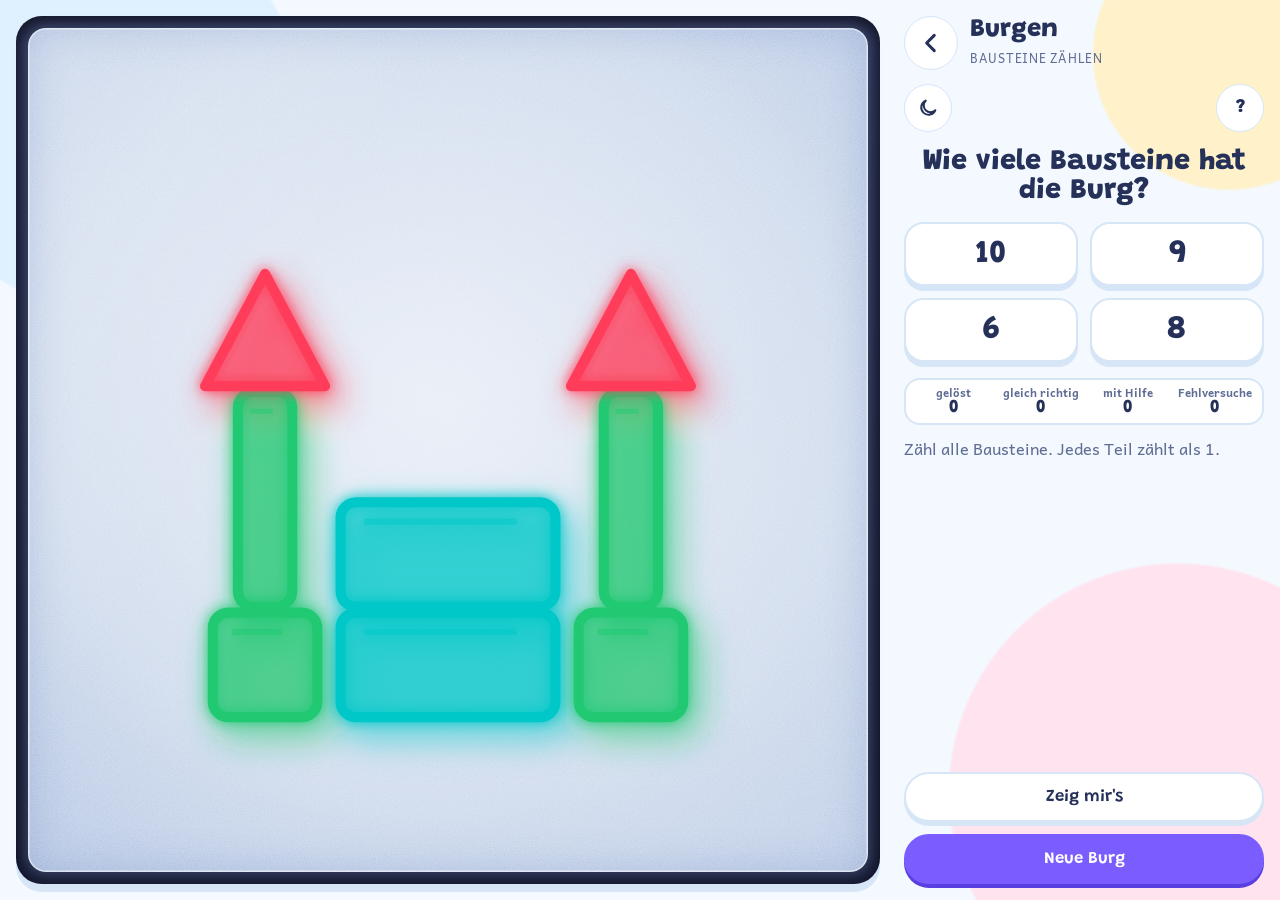
==== burgen/index.html @ 45705f26 "Burgen als eigene Kachel (Probe): Burg zählen, Statistik statt Belohnung - burgen/: Burg aus dem Pro" ====
<!doctype html>
<html lang="de">
<head>
<meta charset="utf-8">
<meta name="viewport" content="width=device-width, initial-scale=1, viewport-fit=cover">
<meta http-equiv="Content-Security-Policy" content="default-src 'none'; script-src 'self'; style-src 'self'; img-src 'self'; font-src 'self'; connect-src 'self'; manifest-src 'self'; worker-src 'self'; base-uri 'none'; form-action 'none'">
<meta name="referrer" content="no-referrer">
<meta name="robots" content="noindex">
<meta name="theme-color" content="#f3f9ff">
<meta name="mobile-web-app-capable" content="yes">
<meta name="apple-mobile-web-app-capable" content="yes">
<meta name="apple-mobile-web-app-status-bar-style" content="default">
<meta name="apple-mobile-web-app-title" content="Lernspiele">
<link rel="manifest" href="../manifest.webmanifest">
<link rel="icon" href="../gemeinsam/icons/icon.svg" type="image/svg+xml">
<link rel="apple-touch-icon" href="../gemeinsam/icons/apple-touch-icon.png">
<title>Burgen</title>
<link rel="stylesheet" href="../gemeinsam/theme.css">
<link rel="stylesheet" href="../leuchttisch/leuchttisch.css">
<link rel="stylesheet" href="burgen.css">
<script src="../gemeinsam/thema.js"></script>
<script type="module" src="../gemeinsam/app.js"></script>
<script type="module" src="burgen.js"></script>
</head>
<body>
<div class="app leiste-rechts" id="app">
  <header>
    <div class="kopf-links">
      <a class="info-btn zurueck" href="../" aria-label="Zurück zur Startseite"><svg viewBox="0 0 24 24" aria-hidden="true"><path d="M15 5l-7 7 7 7"/></svg></a>
      <a class="brand" href="../" aria-label="Zur Startseite">
        <h1>Burgen</h1>
        <small>Bausteine zählen</small>
      </a>
    </div>
    <div class="meta">
      <button type="button" class="info-btn" data-thema-knopf aria-label="Nachtmodus einschalten"></button>
      <button type="button" class="info-btn" id="b-info" aria-expanded="false" aria-controls="grown" aria-label="Infos für Erwachsene">?</button>
    </div>
  </header>

  <div class="grown" id="grown" hidden>
    <h2>Für Erwachsene</h2>
    <p>Probe-Version. Eine Burg aus Acryl-Bausteinen liegt auf dem Leuchttisch: Turm, Mitte, Turm. Das Kind zählt alle Bausteine; jedes Teil zählt als 1. Die Türme sind gleich, so kann es geschickt zählen (verdoppeln, dann die Mitte dazu).</p>
    <p>„Zeig mir's“ zählt die Teile einzeln durch und zeigt die Rechnung mit „?“. Das Ergebnis wird nie verraten. Fehler kosten nichts. Es gibt keine Uhr.</p>
    <p>Noch keine Belohnung und keine Lernzeit. Statt dessen steht unten eine kleine Statistik zum Ausprobieren. Sie bleibt auf dem Gerät; „Probe zurücksetzen“ auf der Startseite löscht sie.</p>
  </div>

  <div class="frage" id="frage" aria-live="polite">Wie viele Bausteine hat die Burg?</div>

  <div class="tisch-rahmen">
    <div class="tisch" id="tisch"></div>
  </div>

  <div class="antwort">
    <div class="optionen" id="optionen"></div>
  </div>

  <div class="schatz">
    <dl class="statistik" id="statistik" aria-label="Statistik">
      <div><dt>gelöst</dt><dd id="s-geloest">0</dd></div>
      <div><dt>gleich richtig</dt><dd id="s-gleich">0</dd></div>
      <div><dt>mit Hilfe</dt><dd id="s-hilfe">0</dd></div>
      <div><dt>Fehlversuche</dt><dd id="s-fehler">0</dd></div>
    </dl>
    <div class="hinweis" id="hinweis" aria-live="polite"></div>
  </div>

  <div class="actions">
    <button type="button" class="btn" id="b-hilfe">Zeig mir's</button>
    <button type="button" class="btn primary" id="b-neu">Neue Burg</button>
  </div>
</div>
</body>
</html>
---- gemeinsam/theme.css ----
/* Gemeinsames Aussehen aller Lernspiele: Schriften, Farb-Tokens (hell/dunkel), Grundlayout, Knöpfe.
   Schriften liegen im Repository (SIL Open Font License), damit kein fremder Server angefragt wird. */

@font-face { font-family: "Andika"; font-weight: 400; font-style: normal; font-display: swap; src: url("schriften/andika-latin-400-normal.woff2") format("woff2"); }
@font-face { font-family: "Andika"; font-weight: 700; font-style: normal; font-display: swap; src: url("schriften/andika-latin-700-normal.woff2") format("woff2"); }
@font-face { font-family: "Grandstander"; font-weight: 600; font-style: normal; font-display: swap; src: url("schriften/grandstander-latin-600-normal.woff2") format("woff2"); }
@font-face { font-family: "Grandstander"; font-weight: 800; font-style: normal; font-display: swap; src: url("schriften/grandstander-latin-800-normal.woff2") format("woff2"); }

/* Hell ist Standard. Dunkel nur, wenn es eingeschaltet wurde (data-theme="dark", gesetzt von thema.js). */
:root {
  --paper: #f3f9ff; --sheet: #ffffff; --fg: #26315a; --muted: #5f6c94; --rule: #d6e6f7;
  --ink: #4b3ae0; --road: #7f8db3; --dash: #ffffff; --line: #3a4675;
  --oval: #f0eaff; --f-start: #fff6d1; --f-ten: #e2f6ff; --f-goal: #ffeaf2;
  --arrow: #ffa25e; --heart: #ff6f9b; --good: #19a866; --good-bg: #dcf8ea; --bad: #e5484d; --bad-bg: #ffe6e7;
  --star: #ffbe0b; --btn: #7a5cff; --btn-fg: #ffffff; --btn-edge: #5a3fe0; --chip: #ffffff;
  --blob1: #dff1ff; --blob2: #fff1c9; --blob3: #ffe3ef;
  --grass: #d9f5d0; --grass-2: #bfeab2; --sky: #e7f4ff; --leaf: #4cc26a; --leaf-off: #cfe3cf; --body-snail: #f7dcae; --cheek: #ff9bb5;
  --display: "Grandstander", "Comic Sans MS", "Chalkboard SE", system-ui, sans-serif;
  --body: "Andika", "Segoe UI", system-ui, sans-serif;
  color-scheme: light;
}
:root[data-theme="dark"] {
  --paper: #121833; --sheet: #1c2348; --fg: #f1f3ff; --muted: #aab3dc; --rule: #343e6e;
  --ink: #8fd3ff; --road: #46527f; --dash: #ffd23f; --line: #c8cff2;
  --oval: #352e6b; --f-start: #3d3519; --f-ten: #173b54; --f-goal: #4a2036;
  --arrow: #ff9d5c; --heart: #ff77a3; --good: #45d98d; --good-bg: #173a2b; --bad: #ff7b7f; --bad-bg: #452025;
  --star: #ffd23f; --btn: #9a83ff; --btn-fg: #14193a; --btn-edge: #6a52d6; --chip: #1c2348;
  --blob1: #1a2550; --blob2: #2a2540; --blob3: #2b1d3d;
  --grass: #1f3b33; --grass-2: #26493d; --sky: #1a2550; --leaf: #5fd67e; --leaf-off: #2d4a3c; --body-snail: #f0d3a0; --cheek: #ff8fab;
  color-scheme: dark;
}

html, body { height: 100%; margin: 0; }
body {
  background:
    radial-gradient(circle at 8% 12%, var(--blob1) 0 14%, transparent 14.2%),
    radial-gradient(circle at 92% 88%, var(--blob3) 0 16%, transparent 16.2%),
    radial-gradient(circle at 96% 6%, var(--blob2) 0 9%, transparent 9.2%),
    var(--paper);
  color: var(--fg); font-family: var(--body); font-size: 16px;
  -webkit-user-select: none; user-select: none; -webkit-tap-highlight-color: transparent;
  -webkit-touch-callout: none; touch-action: manipulation; overscroll-behavior: none;
}
[hidden] { display: none !important; }

/* Runde Symbol-Knöpfe (Tag/Nacht, Spiegeln, ?) */
.info-btn {
  width: 48px; height: 48px; border-radius: 50%; border: 1.5px solid var(--rule); background: var(--sheet);
  color: var(--fg); font: 800 1.1rem var(--display); cursor: pointer; padding: 0;
  display: inline-grid; place-items: center; text-decoration: none;
}
.info-btn svg { width: 22px; height: 22px; display: block; fill: none; stroke: currentColor; stroke-width: 2.2; stroke-linecap: round; stroke-linejoin: round; }
.info-btn .sun { stroke: var(--star); }
.info-btn[aria-pressed="true"] { background: var(--btn); color: var(--btn-fg); border-color: var(--btn); }

/* Umschalter mit mehreren Möglichkeiten (z. B. Plus / Minus / Gemischt) */
.seg { display: inline-flex; border: 1.5px solid var(--rule); border-radius: 999px; padding: 3px; background: var(--sheet); }
.seg button {
  font: 700 .95rem var(--body); color: var(--muted); background: none; border: 0; border-radius: 999px;
  padding: 8px 14px; min-height: 44px; cursor: pointer;
}
.seg button[aria-pressed="true"] { background: var(--btn); color: var(--btn-fg); }

/* Große Knöpfe */
.btn {
  font: 600 1.05rem var(--display); border-radius: 999px; padding: 12px 22px; min-height: 50px; cursor: pointer;
  border: 2px solid var(--rule); background: var(--sheet); color: var(--fg); box-shadow: 0 4px 0 var(--rule);
}
.btn:active { translate: 0 3px; box-shadow: 0 1px 0 var(--rule); }
.btn.primary { background: var(--btn); color: var(--btn-fg); border-color: var(--btn); min-width: 140px; box-shadow: 0 4px 0 var(--btn-edge); }
.btn.primary:active { box-shadow: 0 1px 0 var(--btn-edge); }
.btn:focus-visible, .seg button:focus-visible, .info-btn:focus-visible, a:focus-visible { outline: 3px solid var(--ink); outline-offset: 2px; }

/* Hinweis-Kasten für Erwachsene */
.grown {
  color: var(--fg); font-size: .95rem; background: var(--sheet);
  border: 1.5px solid var(--rule); border-radius: 14px; padding: 4px 18px; box-shadow: 0 10px 30px rgb(0 0 0 / .18);
}
.grown h2 { font: 800 1.1rem var(--display); margin: 12px 0 0; }
.grown p { margin: .5em 0; line-height: 1.5; color: var(--muted); }

/* Probe-Modus: farbiger Rahmen und kleines Schild, damit niemand aus Versehen im Probe-Garten spielt */
html.probe body::after { content: ""; position: fixed; inset: 0; border: 5px solid #f59e0b; pointer-events: none; z-index: 1000; }
.probe-schild {
  position: fixed; top: 0; left: 50%; translate: -50% 0; z-index: 1001; pointer-events: none;
  background: #f59e0b; color: #1d2747; font: 800 .85rem var(--display); padding: 2px 12px 4px; border-radius: 0 0 10px 10px;
}

@media (prefers-reduced-motion: reduce) {
  * { animation: none !important; transition: none !important; }
}
---- leuchttisch/leuchttisch.css ----
/* Leuchttisch: Kopfzeile, Frage, Leuchttisch mit Edelsteinen, Antworten, Amulett, Hinweis, Knöpfe.
   Hochformat: alles untereinander. Breite Bildschirme im Querformat: Tisch rechts, alles andere links.
   Der Tisch selbst hat in Tag und Nacht dieselben gedämpften Farben (aus prototypen/leuchttisch.html). */

.app {
  max-width: 1280px; margin: 0 auto; height: 100%; overflow: hidden; position: relative; box-sizing: border-box;
  display: grid; gap: 10px;
  grid-template-columns: minmax(0, 1fr);
  grid-template-rows: auto auto minmax(0, 1fr) auto auto auto;
  grid-template-areas: "kopf" "frage" "tisch" "antwort" "schatz" "knoepfe";
  padding-block: 10px;
  padding-left: max(16px, env(safe-area-inset-left, 0px));
  padding-right: max(16px, env(safe-area-inset-right, 0px));
}
header { grid-area: kopf; position: relative; z-index: 6; display: flex; align-items: center; gap: 12px 16px; flex-wrap: wrap; }
.kopf-links { display: flex; align-items: center; gap: 12px; margin-right: auto; }
.zurueck { flex: 0 0 auto; width: 52px; height: 52px; }
.zurueck svg { width: 26px; height: 26px; stroke-width: 2.8; }
.brand { display: flex; flex-direction: column; color: inherit; text-decoration: none; border-radius: 8px; }
.brand h1 { font: 800 1.6rem/1 var(--display); margin: 0; }
.brand small { color: var(--muted); font-size: .78rem; letter-spacing: .06em; text-transform: uppercase; margin-top: 4px; }
.meta { display: flex; align-items: center; gap: 10px; }

/* Uhr der 5-Minuten-Runde (wie beim Zehnerweg, gemeinsam/parade.css) */
.uhr { display: flex; align-items: center; gap: 8px; font: 800 1.15rem var(--display); font-variant-numeric: tabular-nums; }
.uhr .sand { width: 60px; height: 12px; border-radius: 999px; background: var(--rule); overflow: hidden; }
.uhr .sand i { display: block; height: 100%; width: 100%; background: var(--star); border-radius: 999px; transition: width .5s linear; }
.uhr.um, .uhr.pause { color: var(--muted); }
.uhr.pause .sand i { background: var(--muted); }

.kiste { display: flex; align-items: center; gap: 4px; min-height: 48px; padding: 0 8px; border-radius: 999px; color: inherit; text-decoration: none; font: 800 1.2rem var(--display); font-variant-numeric: tabular-nums; }
.kiste-bild .amulett { width: 40px; height: 44px; display: block; }
.kiste.pop .kiste-bild { animation: pop .7s ease; }
@keyframes pop { 40% { transform: scale(1.5) rotate(-10deg); } }

.grown { position: absolute; z-index: 8; top: 70px; max-height: calc(100% - 90px); overflow-y: auto; box-sizing: border-box; right: max(16px, env(safe-area-inset-right, 0px)); left: max(16px, env(safe-area-inset-left, 0px)); margin-left: auto; max-width: 62ch; }
.einst { display: flex; align-items: center; justify-content: space-between; gap: 12px; flex-wrap: wrap; margin: 10px 0; font-weight: 700; }

.frage { grid-area: frage; text-align: center; font: 800 clamp(1.3rem, 3.2vw, 1.8rem) var(--display); }

.svg-defs { position: absolute; width: 0; height: 0; overflow: hidden; }

/* Leuchttisch */
.tisch-rahmen {
  grid-area: tisch; min-height: 0; display: flex;
  background: linear-gradient(180deg, #232848, #181c36); border-radius: 26px; padding: 12px;
  box-shadow: inset 0 6px 18px rgb(0 0 0 / .45), 0 8px 0 var(--rule);
}
.tisch {
  flex: 1; min-height: 0; position: relative; overflow: hidden; border-radius: 18px;
  /* Milchglas: schräger Schimmer, helle Mitte (Lampe darunter), zum Rand hin etwas dunkler */
  background:
    linear-gradient(118deg, rgb(255 255 255 / .26) 0%, rgb(255 255 255 / 0) 32%, rgb(255 255 255 / 0) 70%, rgb(255 255 255 / .12) 100%),
    radial-gradient(58% 52% at 47% 44%, rgb(255 255 255 / .34) 0%, rgb(255 255 255 / 0) 100%),
    radial-gradient(95% 95% at 50% 45%, #dde5f2 0%, #cdd9ec 50%, #b4c5e3 80%, #98abd3 100%);
  box-shadow: 0 0 14px 2px rgb(150 180 230 / .30),
    inset 0 0 0 1.5px rgb(255 255 255 / .55),          /* helle Glaskante */
    inset 0 0 42px rgb(90 120 185 / .32);              /* Ränder etwas dunkler */
}
.tisch-svg { position: absolute; inset: 0; width: 100%; height: 100%; display: block; }
/* Feine Körnung des Milchglases (graues Rauschen, weich eingeblendet, bewegt sich nicht) */
.platte { position: absolute; inset: 0; width: 100%; height: 100%; display: block; pointer-events: none;
  mix-blend-mode: soft-light; opacity: .55; }

/* Bewegtes Licht unter dem Tisch: drei weiche Flecken, sehr langsam. Nur mit der Einstellung „Bewegt“. */
.lichtspiel { position: absolute; inset: 0; pointer-events: none; display: none; }
.tisch.bewegt .lichtspiel { display: block; }
.lf { position: absolute; width: 70%; aspect-ratio: 1; border-radius: 50%; opacity: .55;
  background: radial-gradient(circle, rgb(255 255 255 / .95) 0%, rgb(235 245 255 / .5) 35%, transparent 68%); }
.lf1 { left: -20%; top: -15%; animation: wandern1 27s ease-in-out infinite alternate; }
.lf2 { left: 45%; top: 40%; animation: wandern2 33s ease-in-out infinite alternate;
  background: radial-gradient(circle, rgb(255 244 214 / .9) 0%, rgb(255 236 200 / .4) 35%, transparent 68%); }
.lf3 { left: 10%; top: 60%; width: 55%; animation: wandern3 23s ease-in-out infinite alternate;
  background: radial-gradient(circle, rgb(230 220 255 / .9) 0%, rgb(225 215 255 / .4) 35%, transparent 68%); }
.tisch.ruhe .lf, .tisch.jubel .lf { animation-play-state: paused; }
@keyframes wandern1 { to { transform: translate(85%, 70%); } }
@keyframes wandern2 { to { transform: translate(-80%, -55%); } }
@keyframes wandern3 { to { transform: translate(60%, -85%); } }

/* Funkeln: ein Stein (bewegtes Licht) oder alle nacheinander (richtige Antwort) */
.funkeln { transform-box: fill-box; transform-origin: center; }
.stein.blinkt .funkeln { animation: funkeln .9s ease; }
.tisch.jubel .funkeln { animation: funkeln .9s ease both; }
@keyframes funkeln { 0% { transform: scale(1); } 40% { transform: scale(2.6) rotate(45deg); fill-opacity: 1; } 100% { transform: scale(1); } }

/* Richtige Antwort: der Tisch leuchtet einmal auf */
.tisch::after { content: ""; position: absolute; inset: 0; pointer-events: none; opacity: 0;
  background: radial-gradient(70% 70% at 50% 50%, rgb(255 255 255 / .85), rgb(255 248 220 / .35) 60%, transparent); }
.tisch.jubel::after { animation: aufleuchten 1.3s ease; }
@keyframes aufleuchten { 30% { opacity: 1; } 100% { opacity: 0; } }
.plakette circle { fill: #fff; stroke-width: 4; }
.plakette, .gruppe { animation: auf .25s ease both; }
.plakette text, .gruppe text { font: 800 24px var(--display); }
.gruppe rect { fill-opacity: .12; stroke-width: 4; stroke-dasharray: 14 10; }
.gruppe .g-zahl { fill: #fff; stroke-width: 4; }
.gruppe text { font-size: 30px; }
@keyframes auf { from { opacity: 0; } }

/* Antworten */
.antwort { grid-area: antwort; display: flex; justify-content: center; }
.optionen { display: grid; grid-template-columns: repeat(4, 1fr); gap: 12px; width: 100%; max-width: 560px; }
.opt {
  font: 800 2rem var(--display); color: var(--fg); background: var(--sheet); cursor: pointer;
  border: 2px solid var(--rule); border-radius: 20px; min-height: 72px; box-shadow: 0 5px 0 var(--rule);
}
.opt:active { translate: 0 3px; box-shadow: 0 2px 0 var(--rule); }
.opt.richtig { background: var(--good-bg); color: var(--good); border-color: var(--good); }
.opt.falsch { background: var(--bad-bg); color: var(--bad); border-color: var(--bad); animation: wackeln .4s; }
.opt:focus-visible { outline: 3px solid var(--ink); outline-offset: 2px; }
@keyframes wackeln { 25% { translate: -6px 0; } 50% { translate: 6px 0; } 75% { translate: -3px 0; } }

.schreib-box { position: relative; width: min(100%, 300px); height: 150px; margin-bottom: 30px; }
.field {
  position: absolute; inset: 0; box-sizing: border-box; background: var(--sheet);
  border: 3px solid var(--line); border-radius: 20px; touch-action: none; overflow: hidden;
  transition: border-color .2s, box-shadow .2s;
}
.field canvas { position: absolute; inset: 0; width: 100%; height: 100%; touch-action: none; cursor: crosshair; }
.field .given { display: none; }
.field.ok { border-color: var(--good); box-shadow: 0 0 0 4px var(--good-bg); }
.field.no { border-color: var(--bad); box-shadow: 0 0 0 4px var(--bad-bg); animation: wackeln .35s; }
.tag {
  position: absolute; left: 50%; top: 100%; transform: translate(-50%, 6px); z-index: 2;
  display: flex; align-items: center; gap: 2px; white-space: nowrap;
  font: 700 .85rem var(--body); color: var(--muted); background: var(--sheet);
  border: 1px solid var(--rule); border-radius: 999px; padding: 0 0 0 10px;
}
.tag.unsure { border-style: dashed; color: var(--bad); }
.tag .clr { width: 36px; height: 32px; border: 0; background: none; color: var(--muted); font: 700 1.1rem/1 var(--body); cursor: pointer; border-radius: 999px; }

/* Amulett und Hinweis */
.schatz { grid-area: schatz; display: flex; align-items: center; gap: 16px; min-height: 120px; }
.amulett-platz { display: flex; flex-direction: column; align-items: center; gap: 2px; flex: none; width: 130px; }
.amulett-platz .amulett { width: 100px; height: 108px; display: block; }
.a-text { font: 700 .9rem var(--body); color: var(--muted); text-align: center; line-height: 1.25; }
.amulett .a-kontur { stroke: var(--line); }
.amulett .neu { animation: einsetzen .6s ease both; transform-box: fill-box; transform-origin: center; }
@keyframes einsetzen { 0% { transform: scale(1); } 40% { transform: scale(1.14); } 100% { transform: scale(1); } }
.amulett.fertig { animation: leuchten 1.6s ease; }
@keyframes leuchten { 50% { filter: drop-shadow(0 0 10px #ffd56b); transform: scale(1.08); } }

.hinweis { flex: 1; min-width: 0; color: var(--muted); font-size: 1.1rem; }
.hinweis p { margin: 0 0 6px; }
.hinweis.good { color: var(--good); font-weight: 700; }
.hinweis.bad { color: var(--bad); font-weight: 700; }
.rechnung { display: flex; align-items: center; gap: 8px; flex-wrap: wrap; }
.chip {
  font: 800 1.4rem var(--display); color: #fff; min-width: 46px; height: 46px; padding: 0 6px; box-sizing: border-box;
  border-radius: 12px; display: inline-grid; place-items: center; box-shadow: 0 4px 0 rgb(0 0 0 / .15);
}
.chip.frage-chip { background: #b8a9e0; }
.chip.ergebnis { background: var(--good); animation: auf .3s ease both; }
.plus { font: 800 1.4rem var(--display); color: var(--muted); }

.actions { grid-area: knoepfe; display: flex; gap: 12px; justify-content: center; flex-wrap: wrap; }
.actions .btn { min-width: 170px; }
.btn:disabled { opacity: .5; cursor: default; }

/* Querformat auf breiten Bildschirmen: Tisch rechts, volle Höhe */
@media (orientation: landscape) and (min-width: 900px) {
  .app {
    grid-template-columns: minmax(300px, 360px) minmax(0, 1fr);
    grid-template-rows: auto auto auto 1fr auto;
    grid-template-areas: "kopf tisch" "frage tisch" "antwort tisch" "schatz tisch" "knoepfe tisch";
    column-gap: 24px; row-gap: 16px; padding-block: 16px;
    overflow-y: auto;      /* bei großer Systemschrift lieber scrollen als Knöpfe abschneiden */
  }
  header { flex-direction: column; align-items: stretch; flex-wrap: nowrap; gap: 14px; }
  header .seg { justify-content: space-between; }
  header .seg button { padding-inline: 10px; }
  .meta { justify-content: space-between; }
  .tisch-rahmen { grid-row: 1 / -1; }
  .optionen { grid-template-columns: repeat(2, 1fr); }
  .schatz { align-items: center; gap: 10px; }
  .amulett-platz { width: 110px; }
  .amulett-platz .amulett { width: 90px; height: 97px; }
  .hinweis { font-size: 1.02rem; }
  .chip { min-width: 40px; height: 40px; font-size: 1.2rem; }
  .opt { min-height: 64px; }
  .actions { flex-direction: column; }
  .actions .btn { width: 100%; }
  .grown { top: 16px; left: 400px; margin-left: 0; }
  /* Leiste rechts (Standard, für Rechtshänder): Tisch links, Antworten und Schreibfeld rechts */
  .app.leiste-rechts {
    grid-template-columns: minmax(0, 1fr) minmax(300px, 360px);
    grid-template-areas: "tisch kopf" "tisch frage" "tisch antwort" "tisch schatz" "tisch knoepfe";
  }
  .app.leiste-rechts .grown { left: max(16px, env(safe-area-inset-left, 0px)); right: 400px; margin-left: 0; }
}

@media (prefers-reduced-motion: reduce) {
  * { animation: none !important; transition: none !important; }
}

/* Lernzeit für heute um: Amulett blass, es kommt nichts dazu */
.amulett-platz.heute-fertig .amulett { opacity: .45; filter: grayscale(.7); }
---- burgen/burgen.css ----
/* Burgen: Layout, Tisch und Knöpfe kommen aus ../leuchttisch/leuchttisch.css. Hier nur das Eigene. */

/* Die Burg steht mittig auf dem Tisch, so groß wie möglich */
.burg-svg { overflow: visible; }

/* Zählplaketten bei „Zeig mir's“ */
.zaehl { animation: auf .18s ease both; }
.zaehl circle { fill: #fff; stroke-width: 2.5; }
.zaehl text { font: 800 12.5px var(--display); }

/* Sehr subtiles Funkeln: kurz auf, wieder weg (bei „Bewegung reduzieren“ gar nicht) */
.burg-funkeln { opacity: 0; transform-box: fill-box; transform-origin: center; animation: burg-funkeln 1.2s ease-in-out; }
@keyframes burg-funkeln { 0% { opacity: 0; transform: scale(.3); } 45% { opacity: .75; transform: scale(1) rotate(45deg); } 100% { opacity: 0; transform: scale(.3) rotate(90deg); } }

/* Statistik (vorläufig statt Belohnung) */
.statistik { flex: none; display: grid; grid-template-columns: repeat(2, auto); gap: 4px 14px; margin: 0; padding: 10px 12px;
  border: 2px solid var(--rule); border-radius: 16px; background: var(--sheet); }
.statistik div { display: flex; flex-direction: column; align-items: center; min-width: 64px; }
.statistik dt { font: 700 .78rem var(--body); color: var(--muted); text-align: center; }
.statistik dd { margin: 0; font: 800 1.3rem var(--display); font-variant-numeric: tabular-nums; }

/* Statistik als schmale Zeile über dem Hinweis, damit die Rechnung Platz hat */
.app .schatz { flex-direction: column; align-items: stretch; gap: 10px; }
.statistik { grid-template-columns: repeat(4, 1fr); gap: 4px 8px; padding: 6px 8px; }
.statistik div { min-width: 0; }
.statistik dt { font-size: .72rem; line-height: 1.15; }
.statistik dd { font-size: 1.15rem; }
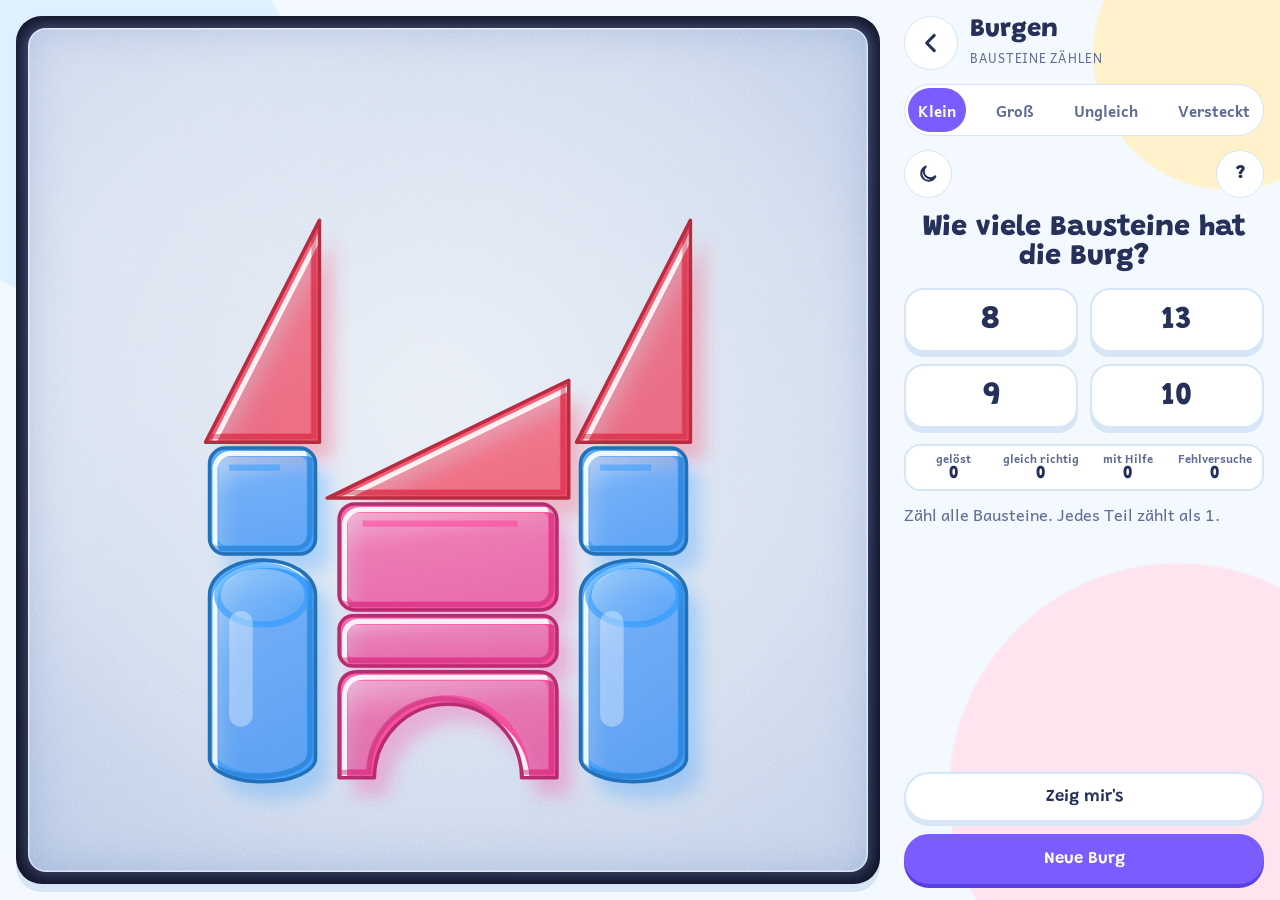
==== commit 9a8fe5d2: "Burgen: vier Stufen, andere Fragen, versteckter Turm, Statistik je Stufe - Stufen oben wählbar: Klei" ====
--- a/burgen/index.html
+++ b/burgen/index.html
@@ -32,6 +32,12 @@
         <small>Bausteine zählen</small>
       </a>
     </div>
+    <div class="seg" id="stufen" role="group" aria-label="Stufe">
+      <button type="button" data-stufe="0" aria-pressed="true">Klein</button>
+      <button type="button" data-stufe="1" aria-pressed="false">Groß</button>
+      <button type="button" data-stufe="2" aria-pressed="false">Ungleich</button>
+      <button type="button" data-stufe="3" aria-pressed="false">Versteckt</button>
+    </div>
     <div class="meta">
       <button type="button" class="info-btn" data-thema-knopf aria-label="Nachtmodus einschalten"></button>
       <button type="button" class="info-btn" id="b-info" aria-expanded="false" aria-controls="grown" aria-label="Infos für Erwachsene">?</button>
@@ -40,9 +46,10 @@
 
   <div class="grown" id="grown" hidden>
     <h2>Für Erwachsene</h2>
-    <p>Probe-Version. Eine Burg aus Acryl-Bausteinen liegt auf dem Leuchttisch: Turm, Mitte, Turm. Das Kind zählt alle Bausteine; jedes Teil zählt als 1. Die Türme sind gleich, so kann es geschickt zählen (verdoppeln, dann die Mitte dazu).</p>
-    <p>„Zeig mir's“ zählt die Teile einzeln durch und zeigt die Rechnung mit „?“. Das Ergebnis wird nie verraten. Fehler kosten nichts. Es gibt keine Uhr.</p>
-    <p>Noch keine Belohnung und keine Lernzeit. Statt dessen steht unten eine kleine Statistik zum Ausprobieren. Sie bleibt auf dem Gerät; „Probe zurücksetzen“ auf der Startseite löscht sie.</p>
+    <p>Probe-Version. Eine Burg aus Acryl-Bausteinen liegt auf dem Leuchttisch: Turm, Mitte, Turm. Jedes Teil zählt als 1.</p>
+    <p><b>Stufen:</b> Klein (6–10 Teile), Groß (10–20, die Türme sind gleich: verdoppeln), Ungleich (8–15, die Türme sind verschieden), Versteckt (8–16, ein Turm steht unter einem Tuch und wird mit Hilfe des anderen ergänzt). Bei Klein und Groß kommt ab und zu eine andere Frage: ein Turm oder eine Farbe.</p>
+    <p>„Zeig mir's“ zeigt den Weg, aber nie das Ergebnis. Fehler kosten nichts. Es gibt keine Uhr.</p>
+    <p>Noch keine Belohnung und keine Lernzeit. Statt dessen steht unten eine kleine Statistik für die gewählte Stufe. Sie bleibt auf dem Gerät; „Probe zurücksetzen“ auf der Startseite löscht sie.</p>
   </div>
 
   <div class="frage" id="frage" aria-live="polite">Wie viele Bausteine hat die Burg?</div>
--- a/burgen/burgen.css
+++ b/burgen/burgen.css
@@ -25,3 +25,21 @@
 .statistik div { min-width: 0; }
 .statistik dt { font-size: .72rem; line-height: 1.15; }
 .statistik dd { font-size: 1.15rem; }
+
+/* Acryl wirkt wie ein Farbfilter über dem Licht des Tisches: Farbe multipliziert sich mit der Platte */
+.acryl-koerper { mix-blend-mode: multiply; }
+
+/* „Zeig mir's“ ohne Zahlen: Ring um das gemeinte Teil */
+.zaehl-ring { fill: none; stroke: #ffffff; stroke-width: 2.5; animation: auf .18s ease both; }
+
+/* Tuch über dem versteckten Turm (Stufe „Versteckt“) */
+.tuch-stoff { fill: #8f7fd6; stroke: #5b4aa8; stroke-width: 1.5; stroke-linejoin: round; }
+.tuch-falte { fill: none; stroke: #6f5fc0; stroke-width: 1.6; stroke-linecap: round; opacity: .7; }
+.tuch-frage-kreis { fill: #ffffff; stroke: #5b4aa8; stroke-width: 2; }
+.tuch-frage { font: 800 15px var(--display); fill: #5b4aa8; }
+.tuch { transition: transform .7s ease, opacity .7s ease; }
+.tuch.weg { transform: translateY(-30px); opacity: 0; }
+
+/* Farbfleck neben der Frage („Wie viele grüne Bausteine?“) */
+.farbfleck { display: inline-block; width: .9em; height: .9em; border-radius: 6px; vertical-align: -.08em; margin-left: .3em;
+  border: 2px solid rgb(0 0 0 / .25); }
